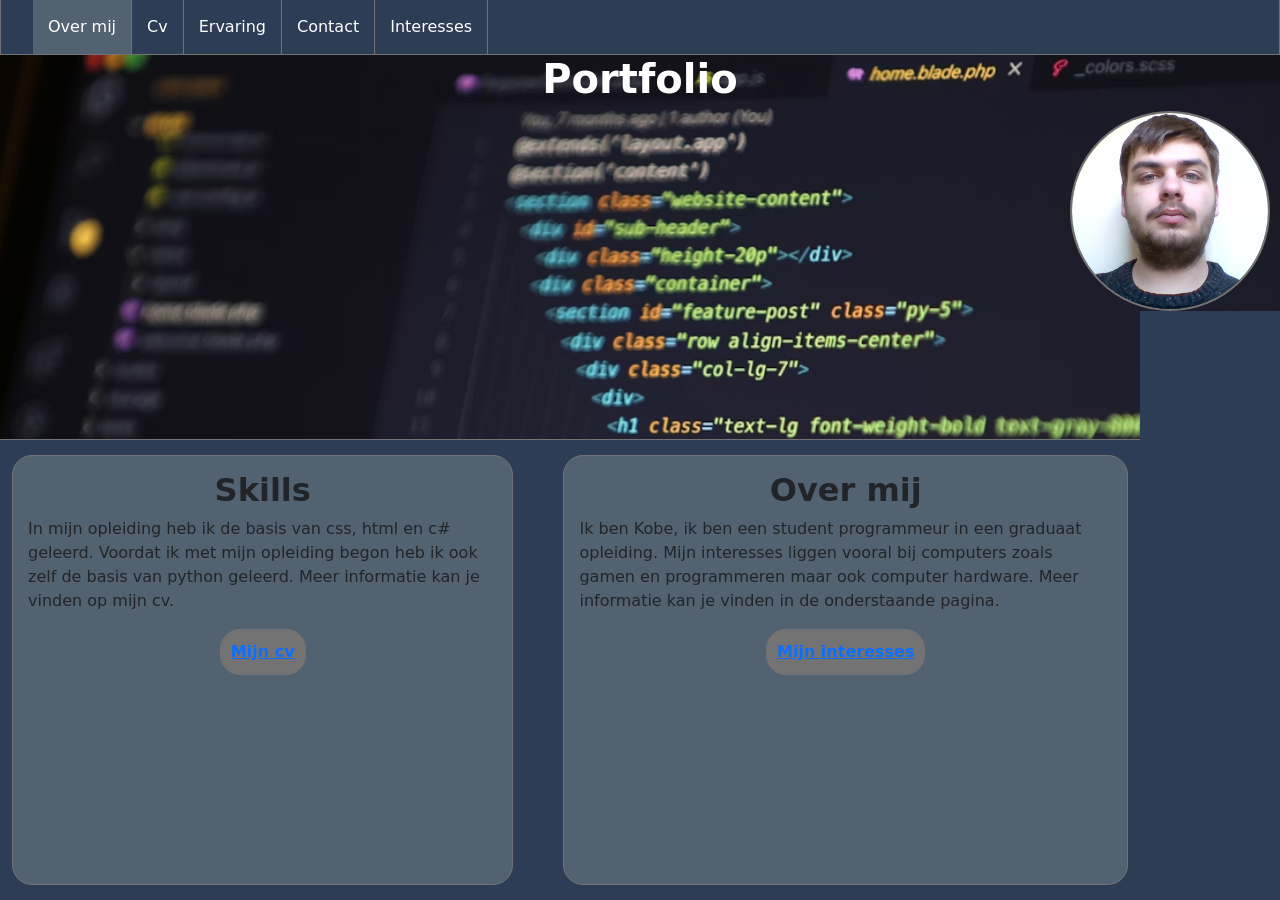
==== Project-2/index.html @ 4ae0a2d1 "Project 2 bestanden" ====
<!doctype html>
<html lang="en">
  <head>
    <meta charset="UTF-8" />
    <meta name="viewport" content="width=device-width, initial-scale=1.0" />
    <title>Portfolio</title>
    <link rel="stylesheet" href="css/style.css" />
    <link
      href="https://cdn.jsdelivr.net/npm/bootstrap@5.3.8/dist/css/bootstrap.min.css"
      rel="stylesheet"
      integrity="sha384-sRIl4kxILFvY47J16cr9ZwB07vP4J8+LH7qKQnuqkuIAvNWLzeN8tE5YBujZqJLB"
      crossorigin="anonymous"
    />
    <script
      src="https://cdn.jsdelivr.net/npm/bootstrap@5.3.8/dist/js/bootstrap.bundle.min.js"
      integrity="sha384-FKyoEForCGlyvwx9Hj09JcYn3nv7wiPVlz7YYwJrWVcXK/BmnVDxM+D2scQbITxI"
      crossorigin="anonymous"
    ></script>
  </head>
  <body id="index">
    <div class="navBar">
      <ul>
        <li><a class="current" href="index.html">Over mij</a></li>
        <li><a href="cv.html">Cv</a></li>
        <li><a href="ervaring.html">Ervaring</a></li>
        <li><a href="contact.html">Contact</a></li>
        <li><a href="interesses.html">Interesses</a></li>
      </ul>
    </div>
    <h1 class="hoofdTitel"><strong>Portfolio</strong></h1>
    <div class="foto-div">
      <img class="zelfFoto" src="img/zelf-foto.jpg" alt="zelfFoto" />
    </div>
    <div class="flexdiv">
      <div class="container">
        <div class="startText">
          <h2><strong>Skills</strong></h2>
          <p>
            In mijn opleiding heb ik de basis van css, html en c# geleerd.
            Voordat ik met mijn opleiding begon heb ik ook zelf de basis van
            python geleerd. Meer informatie kan je vinden op mijn cv.
          </p>
          <div class="linkKnop">
            <strong><a href="cv.html">Mijn cv</a></strong>
          </div>
        </div>
        <div class="startText">
          <h2><strong>Over mij</strong></h2>
          <p>
            Ik ben Kobe, ik ben een student programmeur in een graduaat
            opleiding. Mijn interesses liggen vooral bij computers zoals gamen
            en programmeren maar ook computer hardware. Meer informatie kan je
            vinden in de onderstaande pagina.
          </p>
          <div class="linkKnop">
            <strong><a href="interesses.html">Mijn interesses</a></strong>
          </div>
        </div>
      </div>
      <div class="container padding-bottom"></div>
    </div>
  </body>
</html>
---- Project-2/css/style.css ----
body {
  font-family: Arial, Helvetica, sans-serif;
  font-size: 20px;
  margin: 0;
}
#index {
  background-image: url(../img/code.png);
  background-repeat: no-repeat;
  background-size: cover;
  min-height: 100vh;
  display: flex;
  flex-direction: column;
}
#contact,
#interesses,
#ervaring {
  background-color: #2c3d55;
}
#cv a {
  color: black;
}
.navBar {
  background-color: #2c3d55;
  overflow: hidden;
}
ul {
  list-style-type: none;
  padding: 0px;
  margin: 0px;
}
.navBar {
  border: #747373 1px solid;
  border-top: #747373 0 solid;
  position: sticky;
  top: 0;
}
.navBar a {
  padding: 15px;
  float: left;
  color: white;
  text-align: center;
  text-decoration: none;
  border-right: 1px solid #747373;
}
.navBar a:hover {
  background-color: #536271;
}
.current {
  background-color: #536271;
}
.hoofdTitel {
  text-align: center;
  color: white;
}
.zelfFoto {
  border-radius: 50%;
  border: #747373 2px solid;
  width: 200px;
  height: 200px;
  margin: 0;
}
.interesse-foto {
  width: 100%;
}
.foto-div {
  display: flex;
  justify-content: right;
  margin-right: 10px;
}
.flexdiv {
  display: flex;
  flex-wrap: wrap;
  flex: 1;
}
.container {
  margin-top: 10%;
  background-color: #2c3d55;
  display: grid;
  grid-template-columns: auto auto;
  grid-gap: 50px;
  padding: 15px;
  border-top: #747373 solid 1px;
}
.container-int, .container-erv {
  grid-template-columns: 25% auto;
  background-color: #536271;
  border-radius: 50px;
  border: #747373 solid 2px;
}
.contact-div {
  background-color: #536271;
  border: none;
  margin-top: auto;
  grid-template-columns: 25% auto;
}
.padding-bottom {
  height: auto;
  flex: 1;
  margin-top: 0;
  border-top: none;
}
.container-cv {
  grid-gap: 0;
  margin: 0;
  padding: 0;
  background-color: white;
  grid-template-columns: 25% auto;
  grid-template-areas:
    "foto profiel"
    "contact ervaring"
    "skills ervaring"
    "opleiding werkerv"
    "taal werkerv";
}
.cv-border {
  border: #747373 solid 1px;
  padding: 15px;
  background-color: #536271;
}
.cv-foto {
  grid-area: foto;
  background-color: #2c3d55;
  display: flex;
  justify-content: center;
}
.cv-profiel {
  grid-area: profiel;
}
.cv-contact {
  grid-area: contact;
}
.cv-ervaring {
  grid-area: ervaring;
}
.cv-skills {
  grid-area: skills;
}
.cv-opleiding {
  grid-area: opleiding;
}
.cv-werkervaring {
  grid-area: werkerv;
}
.cv-taalkennis {
  grid-area: taal;
}
th {
  border: 1px solid #747373;
  border-radius: 50%;
  padding: 15px;
}
.geel {
  background-color: yellow;
}
.startText {
  padding: 15px;
  border: #747373 solid 1px;
  border-radius: 20px;
  background-color: #536271;
}
.startText h2 {
  text-align: center;
}
.gegevens {
  text-align: center;
}
#contactgegevens {
  text-align: left;
}
#contactgegevens a {
  color: black;
}
.contactForm {
  text-align: left;
}
.linkKnop {
  background-color: #747373;
  border: solid 1px #747373;
  border-radius: 20px;
  width: max-content;
  padding: 10px;
  color: blue;
  margin: 0 auto;
}
.linkKnop a:visited {
  color: blue;
}
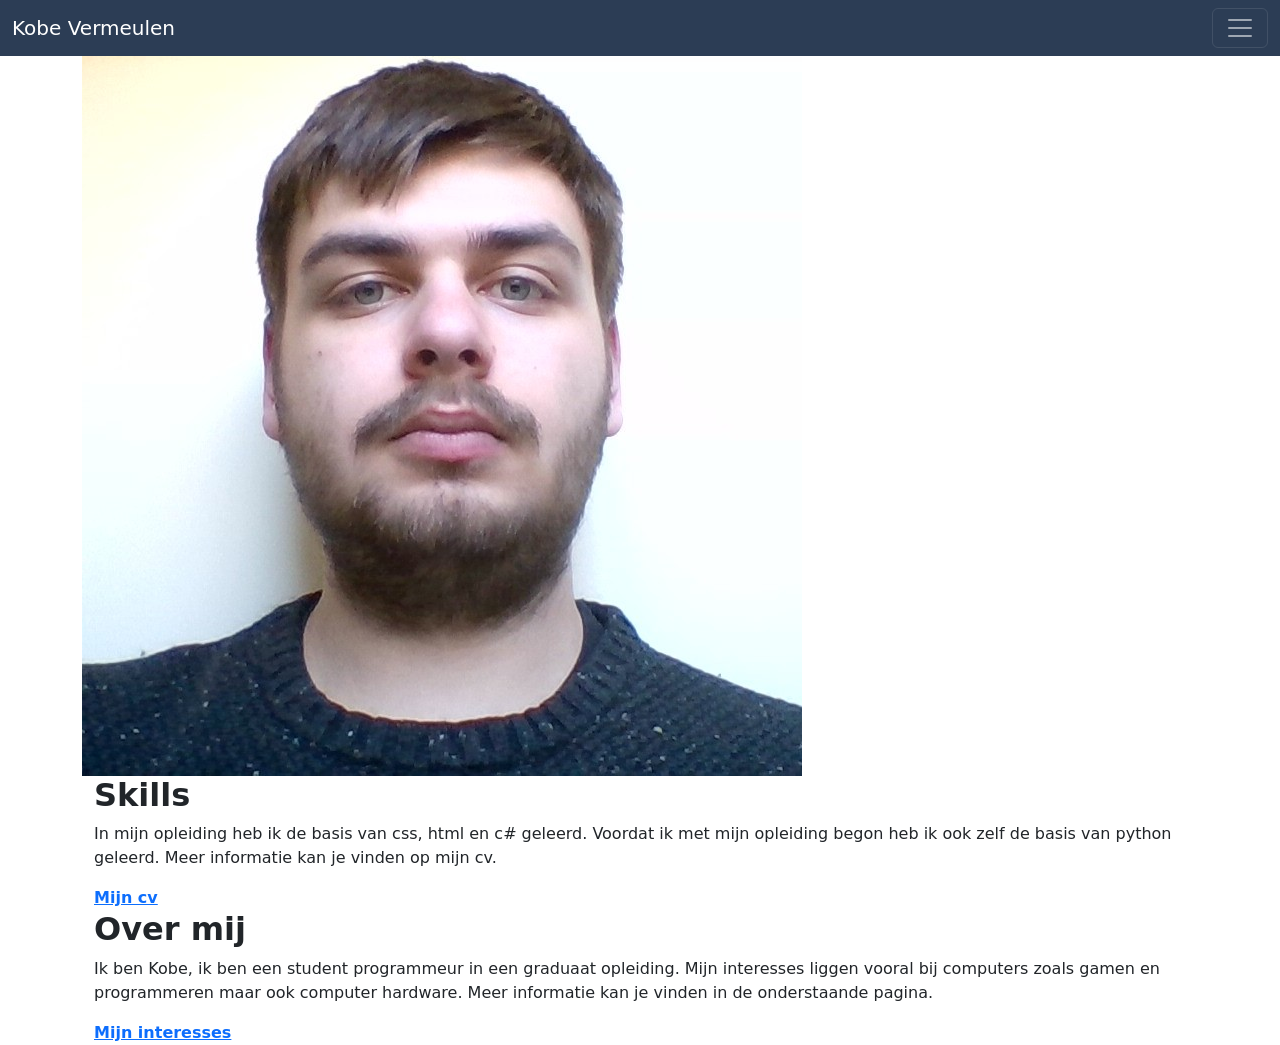
==== commit e81c8313: "navbar" ====
--- a/Project-2/index.html
+++ b/Project-2/index.html
@@ -18,46 +18,97 @@
     ></script>
   </head>
   <body id="index">
-    <div class="navBar">
-      <ul>
-        <li><a class="current" href="index.html">Over mij</a></li>
-        <li><a href="cv.html">Cv</a></li>
-        <li><a href="ervaring.html">Ervaring</a></li>
-        <li><a href="contact.html">Contact</a></li>
-        <li><a href="interesses.html">Interesses</a></li>
-      </ul>
-    </div>
-    <h1 class="hoofdTitel"><strong>Portfolio</strong></h1>
-    <div class="foto-div">
-      <img class="zelfFoto" src="img/zelf-foto.jpg" alt="zelfFoto" />
-    </div>
-    <div class="flexdiv">
-      <div class="container">
-        <div class="startText">
-          <h2><strong>Skills</strong></h2>
-          <p>
-            In mijn opleiding heb ik de basis van css, html en c# geleerd.
-            Voordat ik met mijn opleiding begon heb ik ook zelf de basis van
-            python geleerd. Meer informatie kan je vinden op mijn cv.
-          </p>
-          <div class="linkKnop">
-            <strong><a href="cv.html">Mijn cv</a></strong>
+    <div class="container">
+      <nav class="navbar navbar-dark fixed-top">
+        <div class="container-fluid">
+          <a class="navbar-brand" href="index.html">Kobe Vermeulen</a>
+          <button
+            class="navbar-toggler"
+            type="button"
+            data-bs-toggle="offcanvas"
+            data-bs-target="#offcanvasNavbar"
+            aria-controls="offcanvasNavbar"
+            aria-label="Toggle navigation"
+          >
+            <span class="navbar-toggler-icon"></span>
+          </button>
+          <div
+            class="offcanvas offcanvas-end"
+            tabindex="-1"
+            id="offcanvasNavbar"
+            aria-labelledby="offcanvasNavbarLabel"
+          >
+            <div class="offcanvas-header">
+              <h5 class="offcanvas-title" id="offcanvasNavbarLabel">
+                Portfolio
+              </h5>
+              <button
+                type="button"
+                class="btn-close"
+                data-bs-dismiss="offcanvas"
+                aria-label="Close"
+              ></button>
+            </div>
+            <div class="offcanvas-body">
+              <ul class="navbar-nav justify-content-end flex-grow-1 pe-3">
+                <li class="nav-item">
+                  <a
+                    class="nav-link active"
+                    aria-current="page"
+                    href="index.html"
+                    >Portfolio</a
+                  >
+                </li>
+                <li class="nav-item">
+                  <a class="nav-link" href="cv.html">Cv</a>
+                </li>
+                <li>
+                  <a class="nav-link" href="ervaring.html">Ervaring</a>
+                </li>
+                <li>
+                  <a class="nav-link" href="contact.html">Contact</a>
+                </li>
+                <li>
+                  <a class="nav-link" href="interesses.html">Interesses</a>
+                </li>
+              </ul>
+            </div>
           </div>
         </div>
-        <div class="startText">
-          <h2><strong>Over mij</strong></h2>
-          <p>
-            Ik ben Kobe, ik ben een student programmeur in een graduaat
-            opleiding. Mijn interesses liggen vooral bij computers zoals gamen
-            en programmeren maar ook computer hardware. Meer informatie kan je
-            vinden in de onderstaande pagina.
-          </p>
-          <div class="linkKnop">
-            <strong><a href="interesses.html">Mijn interesses</a></strong>
+      </nav>
+
+      <h1 class="hoofdTitel"><strong>Portfolio</strong></h1>
+      <div class="foto-div">
+        <img class="zelfFoto" src="img/zelf-foto.jpg" alt="zelfFoto" />
+      </div>
+      <div class="flexdiv">
+        <div class="container">
+          <div class="startText">
+            <h2><strong>Skills</strong></h2>
+            <p>
+              In mijn opleiding heb ik de basis van css, html en c# geleerd.
+              Voordat ik met mijn opleiding begon heb ik ook zelf de basis van
+              python geleerd. Meer informatie kan je vinden op mijn cv.
+            </p>
+            <div class="linkKnop">
+              <strong><a href="cv.html">Mijn cv</a></strong>
+            </div>
+          </div>
+          <div class="startText">
+            <h2><strong>Over mij</strong></h2>
+            <p>
+              Ik ben Kobe, ik ben een student programmeur in een graduaat
+              opleiding. Mijn interesses liggen vooral bij computers zoals gamen
+              en programmeren maar ook computer hardware. Meer informatie kan je
+              vinden in de onderstaande pagina.
+            </p>
+            <div class="linkKnop">
+              <strong><a href="interesses.html">Mijn interesses</a></strong>
+            </div>
           </div>
         </div>
+        <div class="container padding-bottom"></div>
       </div>
-      <div class="container padding-bottom"></div>
     </div>
   </body>
 </html>
--- a/Project-2/css/style.css
+++ b/Project-2/css/style.css
@@ -1,187 +1,8 @@
-body {
-  font-family: Arial, Helvetica, sans-serif;
-  font-size: 20px;
-  margin: 0;
+
+.navbar, .offcanvas-header {
+  background-color: #2c3d55;
+  color: white;
 }
-#index {
-  background-image: url(../img/code.png);
-  background-repeat: no-repeat;
-  background-size: cover;
-  min-height: 100vh;
-  display: flex;
-  flex-direction: column;
-}
-#contact,
-#interesses,
-#ervaring {
-  background-color: #2c3d55;
-}
-#cv a {
-  color: black;
-}
-.navBar {
-  background-color: #2c3d55;
-  overflow: hidden;
-}
-ul {
-  list-style-type: none;
-  padding: 0px;
-  margin: 0px;
-}
-.navBar {
-  border: #747373 1px solid;
-  border-top: #747373 0 solid;
-  position: sticky;
-  top: 0;
-}
-.navBar a {
-  padding: 15px;
-  float: left;
-  color: white;
-  text-align: center;
-  text-decoration: none;
-  border-right: 1px solid #747373;
-}
-.navBar a:hover {
+.offcanvas-body{
   background-color: #536271;
 }
-.current {
-  background-color: #536271;
-}
-.hoofdTitel {
-  text-align: center;
-  color: white;
-}
-.zelfFoto {
-  border-radius: 50%;
-  border: #747373 2px solid;
-  width: 200px;
-  height: 200px;
-  margin: 0;
-}
-.interesse-foto {
-  width: 100%;
-}
-.foto-div {
-  display: flex;
-  justify-content: right;
-  margin-right: 10px;
-}
-.flexdiv {
-  display: flex;
-  flex-wrap: wrap;
-  flex: 1;
-}
-.container {
-  margin-top: 10%;
-  background-color: #2c3d55;
-  display: grid;
-  grid-template-columns: auto auto;
-  grid-gap: 50px;
-  padding: 15px;
-  border-top: #747373 solid 1px;
-}
-.container-int, .container-erv {
-  grid-template-columns: 25% auto;
-  background-color: #536271;
-  border-radius: 50px;
-  border: #747373 solid 2px;
-}
-.contact-div {
-  background-color: #536271;
-  border: none;
-  margin-top: auto;
-  grid-template-columns: 25% auto;
-}
-.padding-bottom {
-  height: auto;
-  flex: 1;
-  margin-top: 0;
-  border-top: none;
-}
-.container-cv {
-  grid-gap: 0;
-  margin: 0;
-  padding: 0;
-  background-color: white;
-  grid-template-columns: 25% auto;
-  grid-template-areas:
-    "foto profiel"
-    "contact ervaring"
-    "skills ervaring"
-    "opleiding werkerv"
-    "taal werkerv";
-}
-.cv-border {
-  border: #747373 solid 1px;
-  padding: 15px;
-  background-color: #536271;
-}
-.cv-foto {
-  grid-area: foto;
-  background-color: #2c3d55;
-  display: flex;
-  justify-content: center;
-}
-.cv-profiel {
-  grid-area: profiel;
-}
-.cv-contact {
-  grid-area: contact;
-}
-.cv-ervaring {
-  grid-area: ervaring;
-}
-.cv-skills {
-  grid-area: skills;
-}
-.cv-opleiding {
-  grid-area: opleiding;
-}
-.cv-werkervaring {
-  grid-area: werkerv;
-}
-.cv-taalkennis {
-  grid-area: taal;
-}
-th {
-  border: 1px solid #747373;
-  border-radius: 50%;
-  padding: 15px;
-}
-.geel {
-  background-color: yellow;
-}
-.startText {
-  padding: 15px;
-  border: #747373 solid 1px;
-  border-radius: 20px;
-  background-color: #536271;
-}
-.startText h2 {
-  text-align: center;
-}
-.gegevens {
-  text-align: center;
-}
-#contactgegevens {
-  text-align: left;
-}
-#contactgegevens a {
-  color: black;
-}
-.contactForm {
-  text-align: left;
-}
-.linkKnop {
-  background-color: #747373;
-  border: solid 1px #747373;
-  border-radius: 20px;
-  width: max-content;
-  padding: 10px;
-  color: blue;
-  margin: 0 auto;
-}
-.linkKnop a:visited {
-  color: blue;
-}
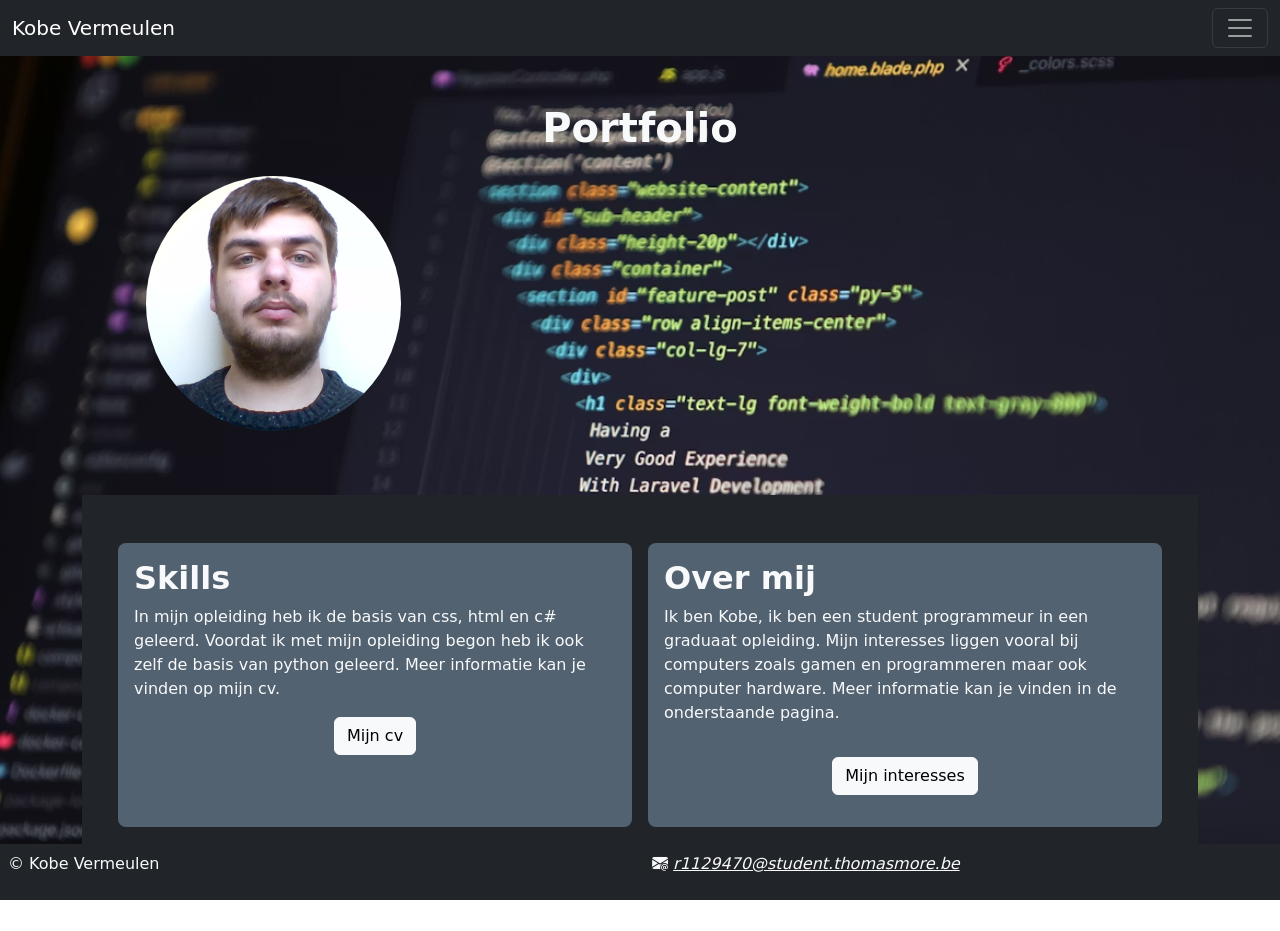
==== commit 3c1e1f35: "footer" ====
--- a/Project-2/index.html
+++ b/Project-2/index.html
@@ -18,83 +18,83 @@
     ></script>
   </head>
   <body id="index">
-    <div class="container">
-      <nav class="navbar navbar-dark fixed-top">
-        <div class="container-fluid">
-          <a class="navbar-brand" href="index.html">Kobe Vermeulen</a>
-          <button
-            class="navbar-toggler"
-            type="button"
-            data-bs-toggle="offcanvas"
-            data-bs-target="#offcanvasNavbar"
-            aria-controls="offcanvasNavbar"
-            aria-label="Toggle navigation"
-          >
-            <span class="navbar-toggler-icon"></span>
-          </button>
-          <div
-            class="offcanvas offcanvas-end"
-            tabindex="-1"
-            id="offcanvasNavbar"
-            aria-labelledby="offcanvasNavbarLabel"
-          >
-            <div class="offcanvas-header">
-              <h5 class="offcanvas-title" id="offcanvasNavbarLabel">
-                Portfolio
-              </h5>
-              <button
-                type="button"
-                class="btn-close"
-                data-bs-dismiss="offcanvas"
-                aria-label="Close"
-              ></button>
-            </div>
-            <div class="offcanvas-body">
-              <ul class="navbar-nav justify-content-end flex-grow-1 pe-3">
-                <li class="nav-item">
-                  <a
-                    class="nav-link active"
-                    aria-current="page"
-                    href="index.html"
-                    >Portfolio</a
-                  >
-                </li>
-                <li class="nav-item">
-                  <a class="nav-link" href="cv.html">Cv</a>
-                </li>
-                <li>
-                  <a class="nav-link" href="ervaring.html">Ervaring</a>
-                </li>
-                <li>
-                  <a class="nav-link" href="contact.html">Contact</a>
-                </li>
-                <li>
-                  <a class="nav-link" href="interesses.html">Interesses</a>
-                </li>
-              </ul>
-            </div>
+    <nav class="navbar navbar-dark bg-dark sticky-top">
+      <div class="container-fluid">
+        <a class="navbar-brand" href="index.html">Kobe Vermeulen</a>
+        <button
+          class="navbar-toggler"
+          type="button"
+          data-bs-toggle="offcanvas"
+          data-bs-target="#offcanvasNavbar"
+          aria-controls="offcanvasNavbar"
+          aria-label="Toggle navigation"
+        >
+          <span class="navbar-toggler-icon"></span>
+        </button>
+        <div
+          class="offcanvas offcanvas-end"
+          tabindex="-1"
+          id="offcanvasNavbar"
+          aria-labelledby="offcanvasNavbarLabel"
+        >
+          <div class="offcanvas-header bg-dark text-light">
+            <h5 class="offcanvas-title" id="offcanvasNavbarLabel">Portfolio</h5>
+            <button
+              type="button"
+              class="btn-close"
+              data-bs-dismiss="offcanvas"
+              aria-label="Close"
+            ></button>
+          </div>
+          <div class="offcanvas-body bg-dark">
+            <ul class="navbar-nav justify-content-end flex-grow-1 pe-3">
+              <li class="nav-item">
+                <a class="nav-link active" aria-current="page" href="index.html"
+                  >Portfolio</a
+                >
+              </li>
+              <li class="nav-item">
+                <a class="nav-link" href="cv.html">Cv</a>
+              </li>
+              <li>
+                <a class="nav-link" href="ervaring.html">Ervaring</a>
+              </li>
+              <li>
+                <a class="nav-link" href="contact.html">Contact</a>
+              </li>
+              <li>
+                <a class="nav-link" href="interesses.html">Interesses</a>
+              </li>
+            </ul>
           </div>
         </div>
-      </nav>
-
-      <h1 class="hoofdTitel"><strong>Portfolio</strong></h1>
-      <div class="foto-div">
-        <img class="zelfFoto" src="img/zelf-foto.jpg" alt="zelfFoto" />
       </div>
-      <div class="flexdiv">
-        <div class="container">
-          <div class="startText">
+    </nav>
+    <div class="container text-light">
+      <div class="p-5">
+        <h1 class="text-center"><strong>Portfolio</strong></h1>
+        <img
+          class="img-fluid w-25 m-3 rounded-circle"
+          src="img/zelf-foto.jpg"
+          alt="zelfFoto"
+        />
+      </div>
+      <div class="bg-dark p-5">
+        <div class="row gap-3">
+          <div class="col bg-custom rounded-3 p-3">
             <h2><strong>Skills</strong></h2>
             <p>
               In mijn opleiding heb ik de basis van css, html en c# geleerd.
               Voordat ik met mijn opleiding begon heb ik ook zelf de basis van
               python geleerd. Meer informatie kan je vinden op mijn cv.
             </p>
-            <div class="linkKnop">
-              <strong><a href="cv.html">Mijn cv</a></strong>
+            <div class="text-center">
+              <strong
+                ><a class="btn btn-light" href="cv.html">Mijn cv</a></strong
+              >
             </div>
           </div>
-          <div class="startText">
+          <div class="col bg-custom rounded-3 p-3">
             <h2><strong>Over mij</strong></h2>
             <p>
               Ik ben Kobe, ik ben een student programmeur in een graduaat
@@ -102,13 +102,30 @@
               en programmeren maar ook computer hardware. Meer informatie kan je
               vinden in de onderstaande pagina.
             </p>
-            <div class="linkKnop">
-              <strong><a href="interesses.html">Mijn interesses</a></strong>
+            <div class="text-center p-3">
+              <strong
+                ><a class="btn btn-light" href="interesses.html"
+                  >Mijn interesses</a
+                ></strong
+              >
             </div>
           </div>
         </div>
-        <div class="container padding-bottom"></div>
       </div>
     </div>
+    <footer class="bg-dark text-light sticky-bottom row p-2">
+      <div class="col">
+        <p>&copy; Kobe Vermeulen</p>
+      </div>
+      <div class="col">
+        <p>
+          <i class="bi bi-envelope-at-fill">
+            <a class="text-light" href="r1129470@student.thomasmore.be"
+              >r1129470@student.thomasmore.be</a
+            ></i
+          >
+        </p>
+      </div>
+    </footer>
   </body>
 </html>
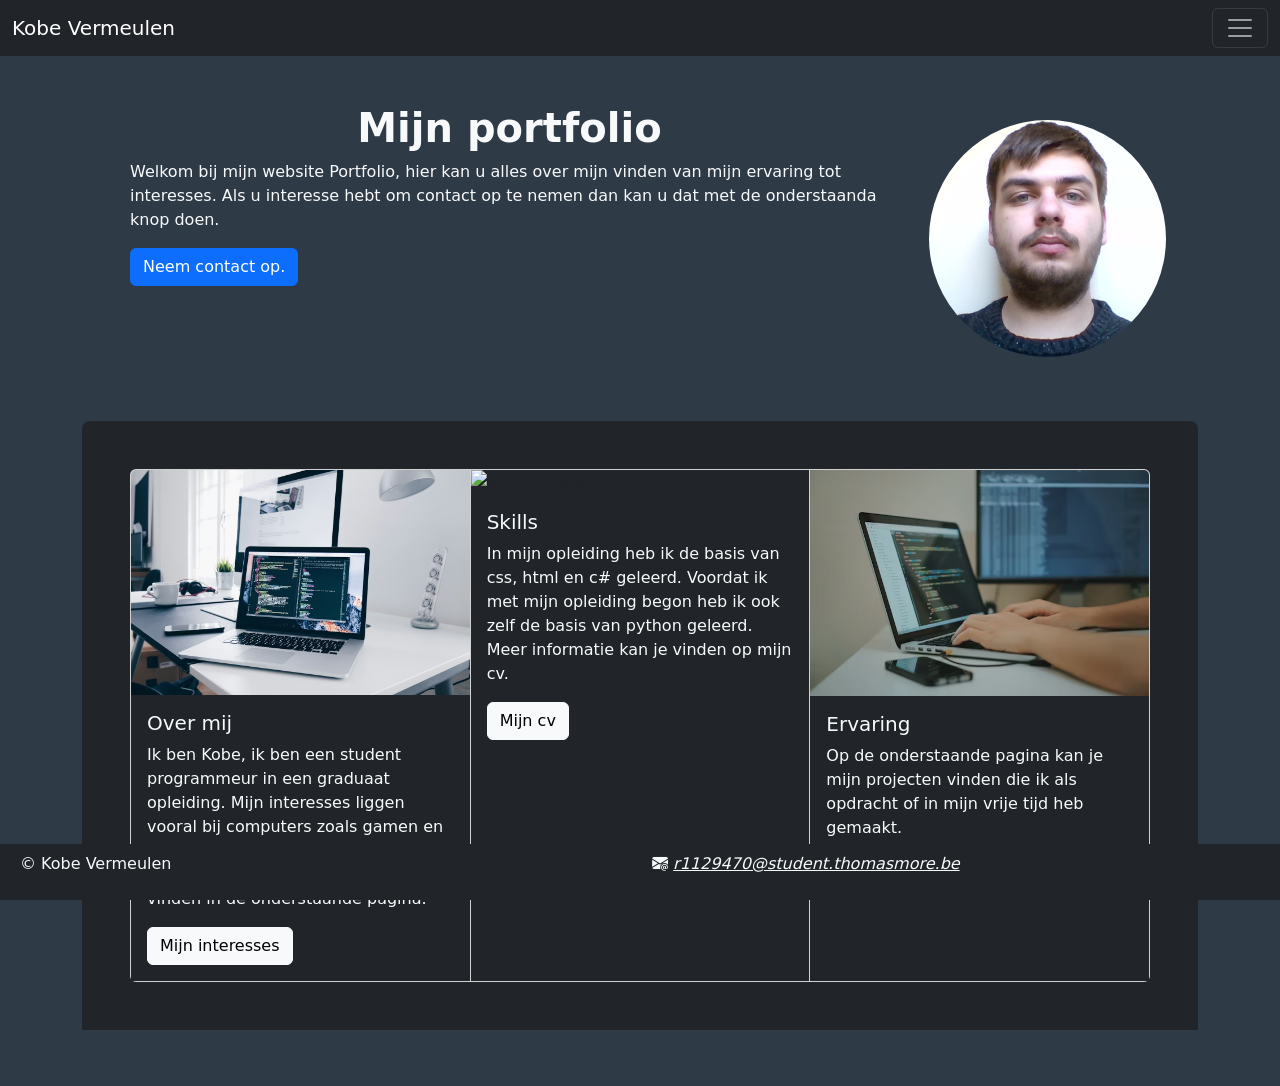
==== commit abfa13c5: "index pagina v1" ====
--- a/Project-2/index.html
+++ b/Project-2/index.html
@@ -17,7 +17,7 @@
       crossorigin="anonymous"
     ></script>
   </head>
-  <body id="index">
+  <body class="bg-custom">
     <nav class="navbar navbar-dark bg-dark sticky-top">
       <div class="container-fluid">
         <a class="navbar-brand" href="index.html">Kobe Vermeulen</a>
@@ -71,49 +71,80 @@
       </div>
     </nav>
     <div class="container text-light">
-      <div class="p-5">
-        <h1 class="text-center"><strong>Portfolio</strong></h1>
-        <img
-          class="img-fluid w-25 m-3 rounded-circle"
-          src="img/zelf-foto.jpg"
-          alt="zelfFoto"
-        />
+      <div class="row p-5">
+        <div class="col col-9">
+          <h1 class="text-center"><strong>Mijn portfolio</strong></h1>
+          <p>
+            Welkom bij mijn website Portfolio, hier kan u alles over mijn vinden
+            van mijn ervaring tot interesses. Als u interesse hebt om contact op
+            te nemen dan kan u dat met de onderstaanda knop doen.
+          </p>
+          <a class="btn btn-primary" href="contact.html">Neem contact op.</a>
+        </div>
+        <div class="col align-items-center">
+          <img
+            class="img-fluid m-3 rounded-circle"
+            src="img/zelf-foto.jpg"
+            alt="zelfFoto"
+          />
+        </div>
       </div>
-      <div class="bg-dark p-5">
-        <div class="row gap-3">
-          <div class="col bg-custom rounded-3 p-3">
-            <h2><strong>Skills</strong></h2>
-            <p>
-              In mijn opleiding heb ik de basis van css, html en c# geleerd.
-              Voordat ik met mijn opleiding begon heb ik ook zelf de basis van
-              python geleerd. Meer informatie kan je vinden op mijn cv.
-            </p>
-            <div class="text-center">
-              <strong
-                ><a class="btn btn-light" href="cv.html">Mijn cv</a></strong
+      <div class="bg-dark p-5 rounded-top-3">
+        <div class="card-group">
+          <div class="card">
+            <img
+              src="img/laptop.png"
+              class="card-img-top bg-dark"
+              alt="afbeelding laptop"
+            />
+            <div class="card-body bg-dark text-light">
+              <h5 class="card-title">Over mij</h5>
+              <p class="card-text">
+                Ik ben Kobe, ik ben een student programmeur in een graduaat
+                opleiding. Mijn interesses liggen vooral bij computers zoals
+                gamen en programmeren maar ook computer hardware. Meer
+                informatie kan je vinden in de onderstaande pagina.
+              </p>
+              <a class="btn btn-light" href="interesses.html"
+                >Mijn interesses</a
               >
             </div>
           </div>
-          <div class="col bg-custom rounded-3 p-3">
-            <h2><strong>Over mij</strong></h2>
-            <p>
-              Ik ben Kobe, ik ben een student programmeur in een graduaat
-              opleiding. Mijn interesses liggen vooral bij computers zoals gamen
-              en programmeren maar ook computer hardware. Meer informatie kan je
-              vinden in de onderstaande pagina.
-            </p>
-            <div class="text-center p-3">
-              <strong
-                ><a class="btn btn-light" href="interesses.html"
-                  >Mijn interesses</a
-                ></strong
-              >
+          <div class="card">
+            <img
+              src="img/Csharp_Logo.png"
+              class="card-img-top img-size bg-dark"
+              alt="logo c sharp"
+            />
+            <div class="card-body bg-dark text-light">
+              <h5 class="card-title">Skills</h5>
+              <p class="card-text">
+                In mijn opleiding heb ik de basis van css, html en c# geleerd.
+                Voordat ik met mijn opleiding begon heb ik ook zelf de basis van
+                python geleerd. Meer informatie kan je vinden op mijn cv.
+              </p>
+              <a class="btn btn-light" href="cv.html">Mijn cv</a>
+            </div>
+          </div>
+          <div class="card">
+            <img
+              src="img/programmeren.png"
+              class="card-img-top bg-dark"
+              alt=""
+            />
+            <div class="card-body bg-dark text-light">
+              <h5 class="card-title">Ervaring</h5>
+              <p class="card-text">
+                Op de onderstaande pagina kan je mijn projecten vinden die ik
+                als opdracht of in mijn vrije tijd heb gemaakt.
+              </p>
+              <a class="btn btn-light" href="ervaring.html">mijn projecten</a>
             </div>
           </div>
         </div>
       </div>
     </div>
-    <footer class="bg-dark text-light sticky-bottom row p-2">
+    <footer class="bg-dark text-light sticky-bottom row p-2 m-0">
       <div class="col">
         <p>&copy; Kobe Vermeulen</p>
       </div>
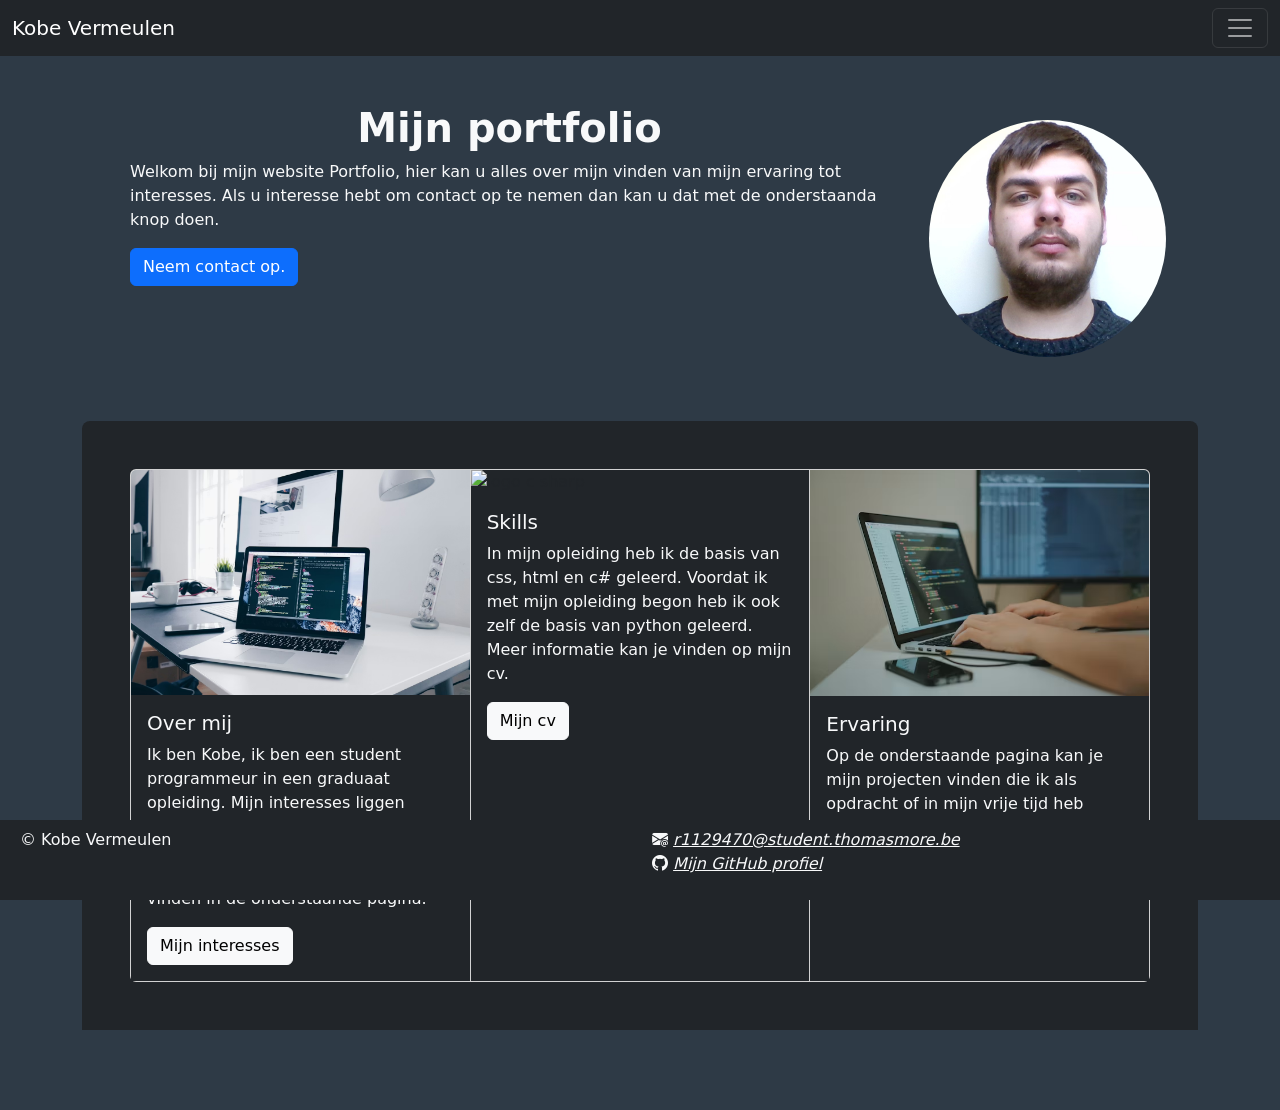
==== commit 66942711: "footer github link" ====
--- a/Project-2/index.html
+++ b/Project-2/index.html
@@ -155,6 +155,12 @@
               >r1129470@student.thomasmore.be</a
             ></i
           >
+          <br />
+          <i class="bi bi-github">
+            <a class="text-light" href="https://github.com/KobeVermeulen">
+              Mijn GitHub profiel</a
+            ></i
+          >
         </p>
       </div>
     </footer>
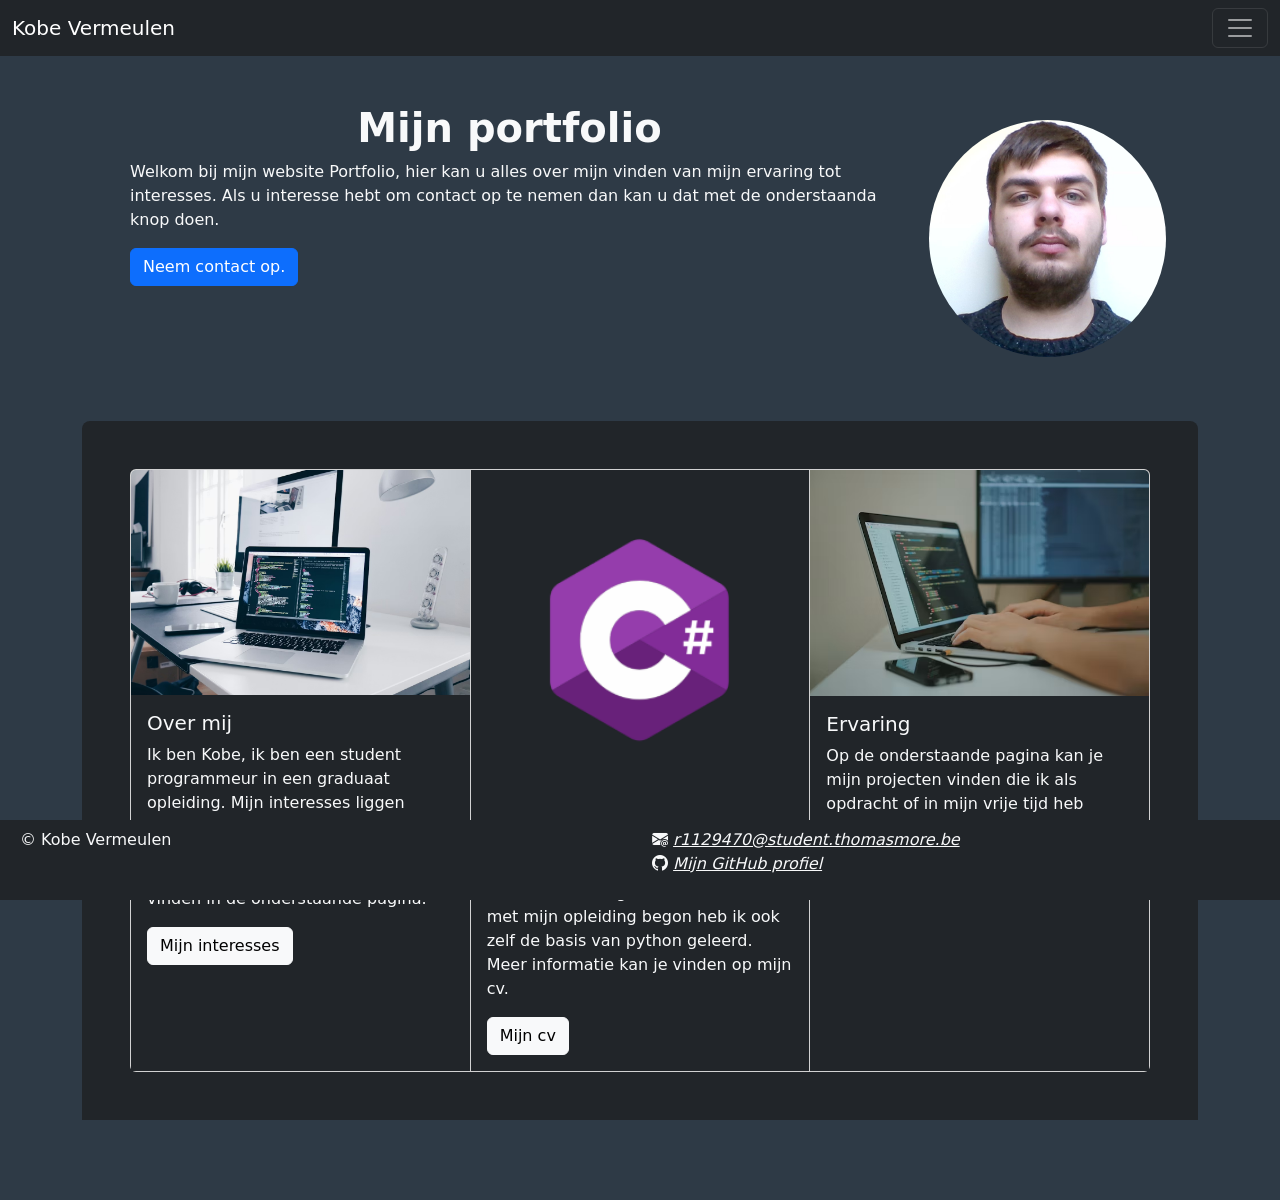
==== commit 3e49bbc1: "cv pagina" ====
--- a/Project-2/index.html
+++ b/Project-2/index.html
@@ -70,7 +70,7 @@
         </div>
       </div>
     </nav>
-    <div class="container text-light">
+    <div class="container container-fluid text-light">
       <div class="row p-5">
         <div class="col col-9">
           <h1 class="text-center"><strong>Mijn portfolio</strong></h1>
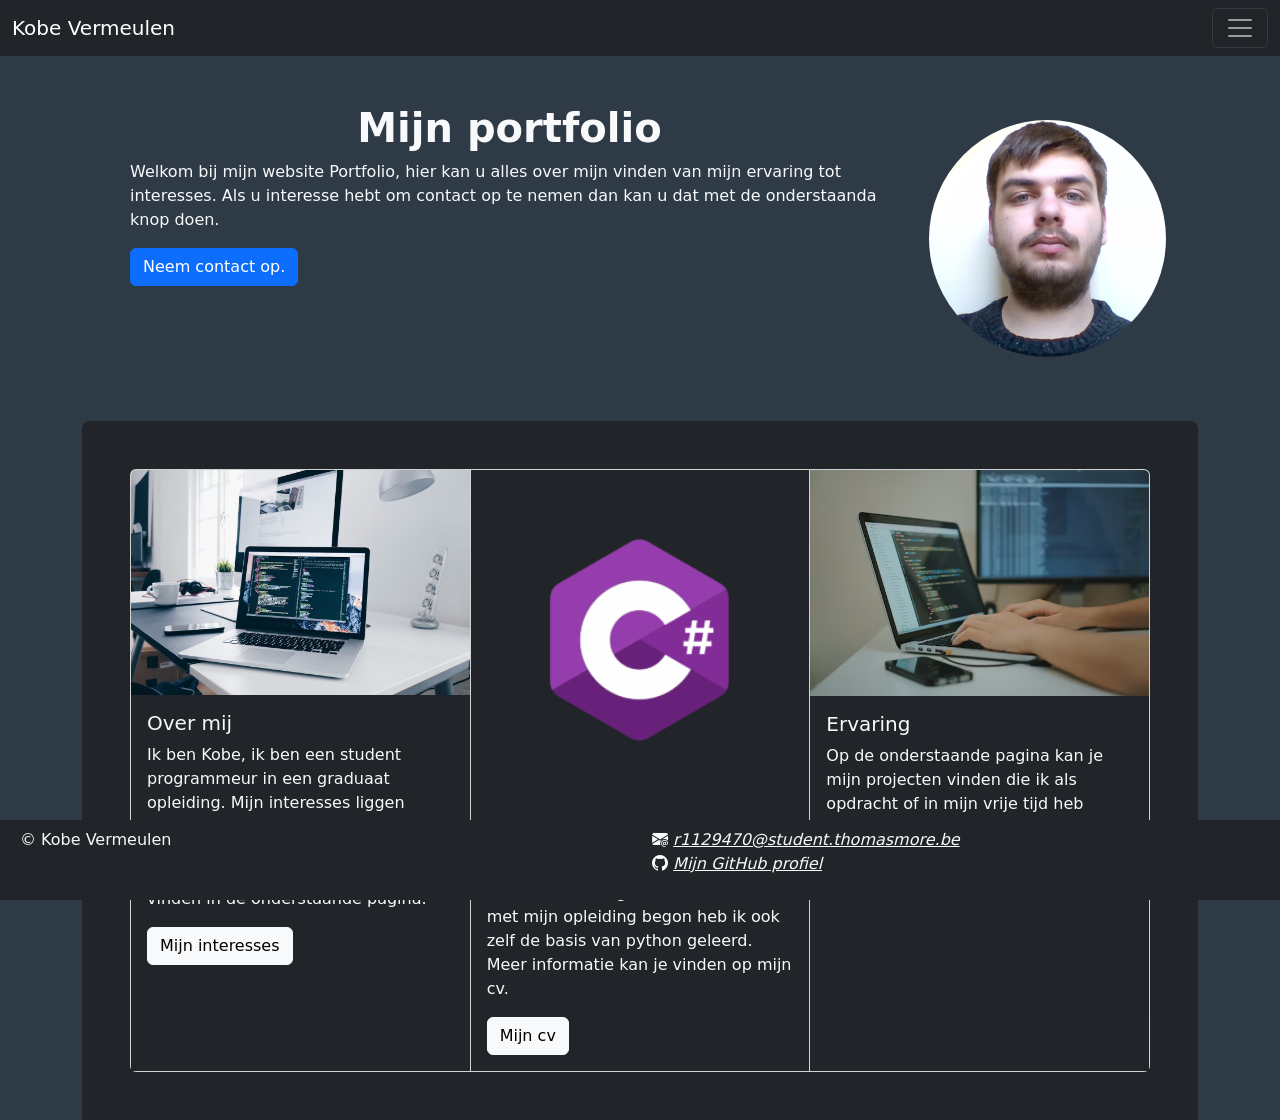
==== commit 7d223d43: "contact pagina" ====
--- a/Project-2/index.html
+++ b/Project-2/index.html
@@ -144,14 +144,14 @@
         </div>
       </div>
     </div>
-    <footer class="bg-dark text-light sticky-bottom row p-2 m-0">
+    <footer class="bg-dark text-light fixed-bottom row p-2 m-0">
       <div class="col">
         <p>&copy; Kobe Vermeulen</p>
       </div>
       <div class="col">
         <p>
           <i class="bi bi-envelope-at-fill">
-            <a class="text-light" href="r1129470@student.thomasmore.be"
+            <a class="text-light" href="mailto:r1129470@student.thomasmore.be"
               >r1129470@student.thomasmore.be</a
             ></i
           >
